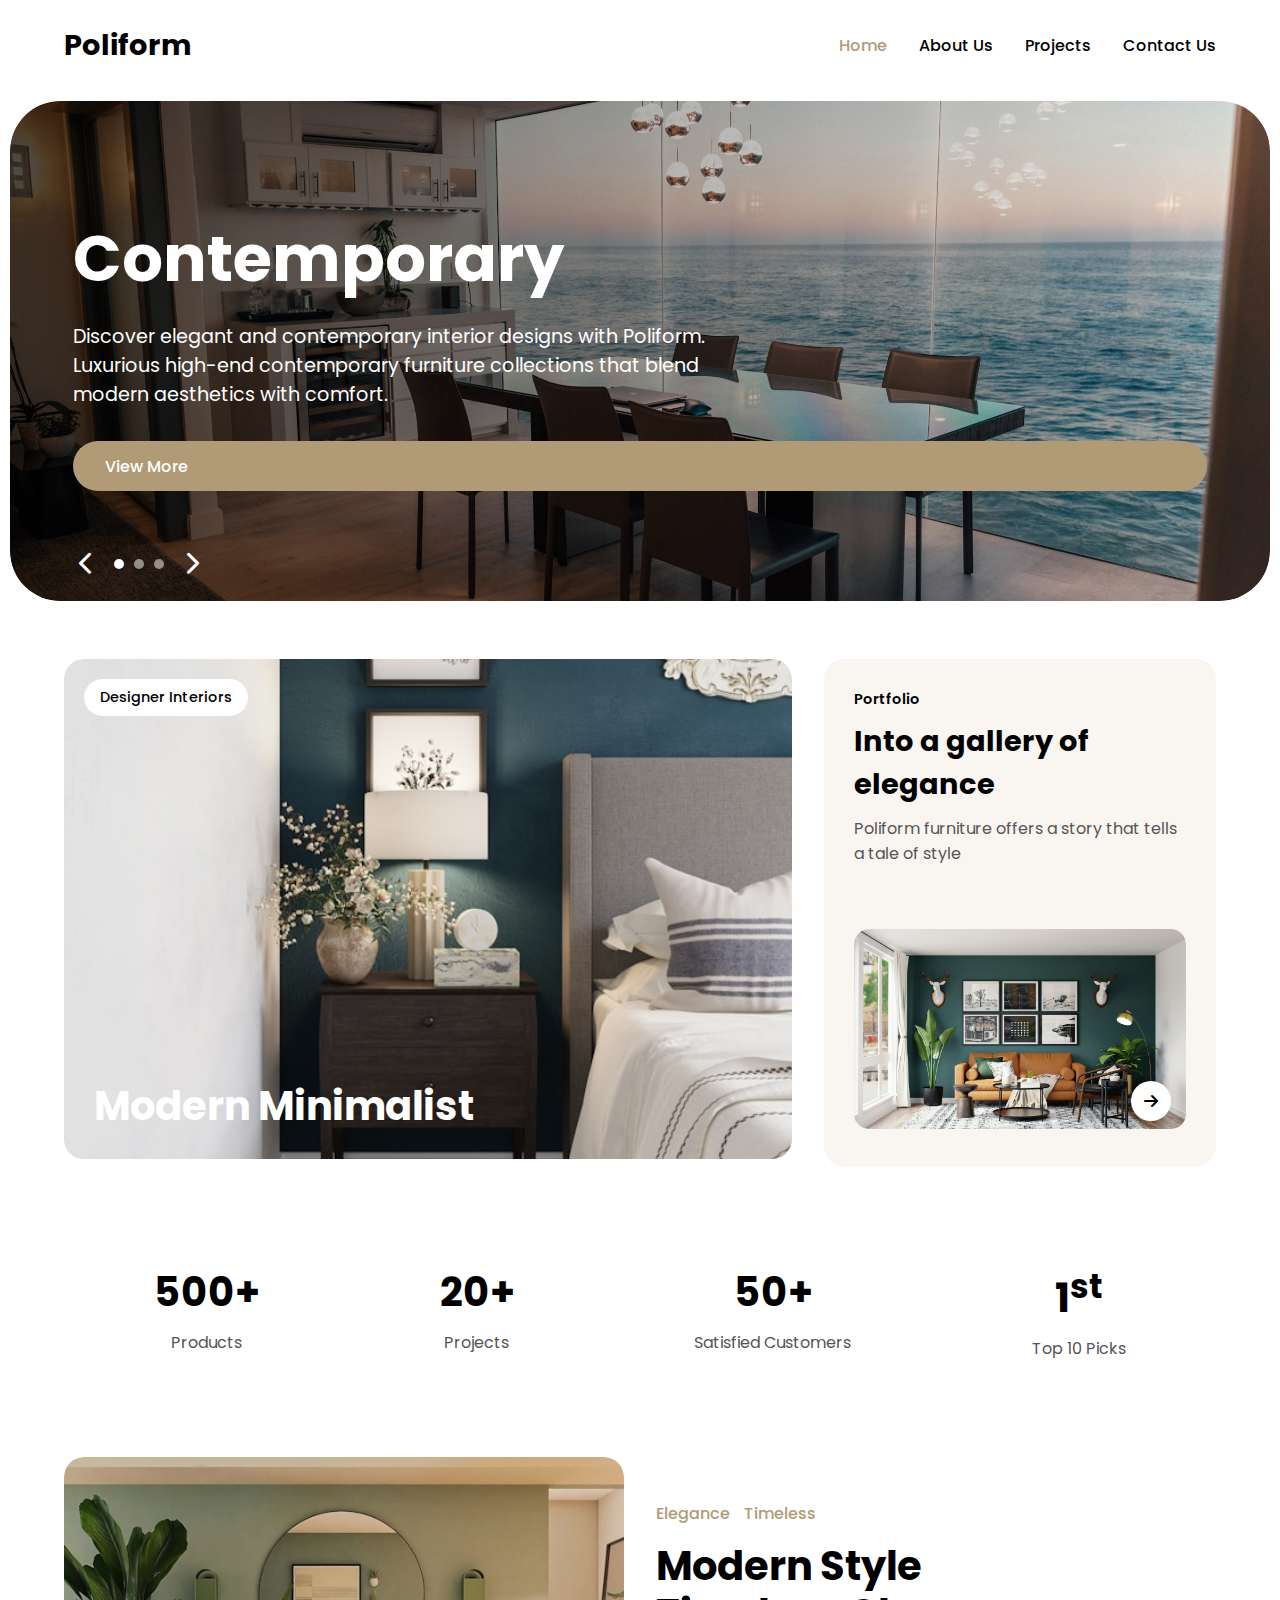
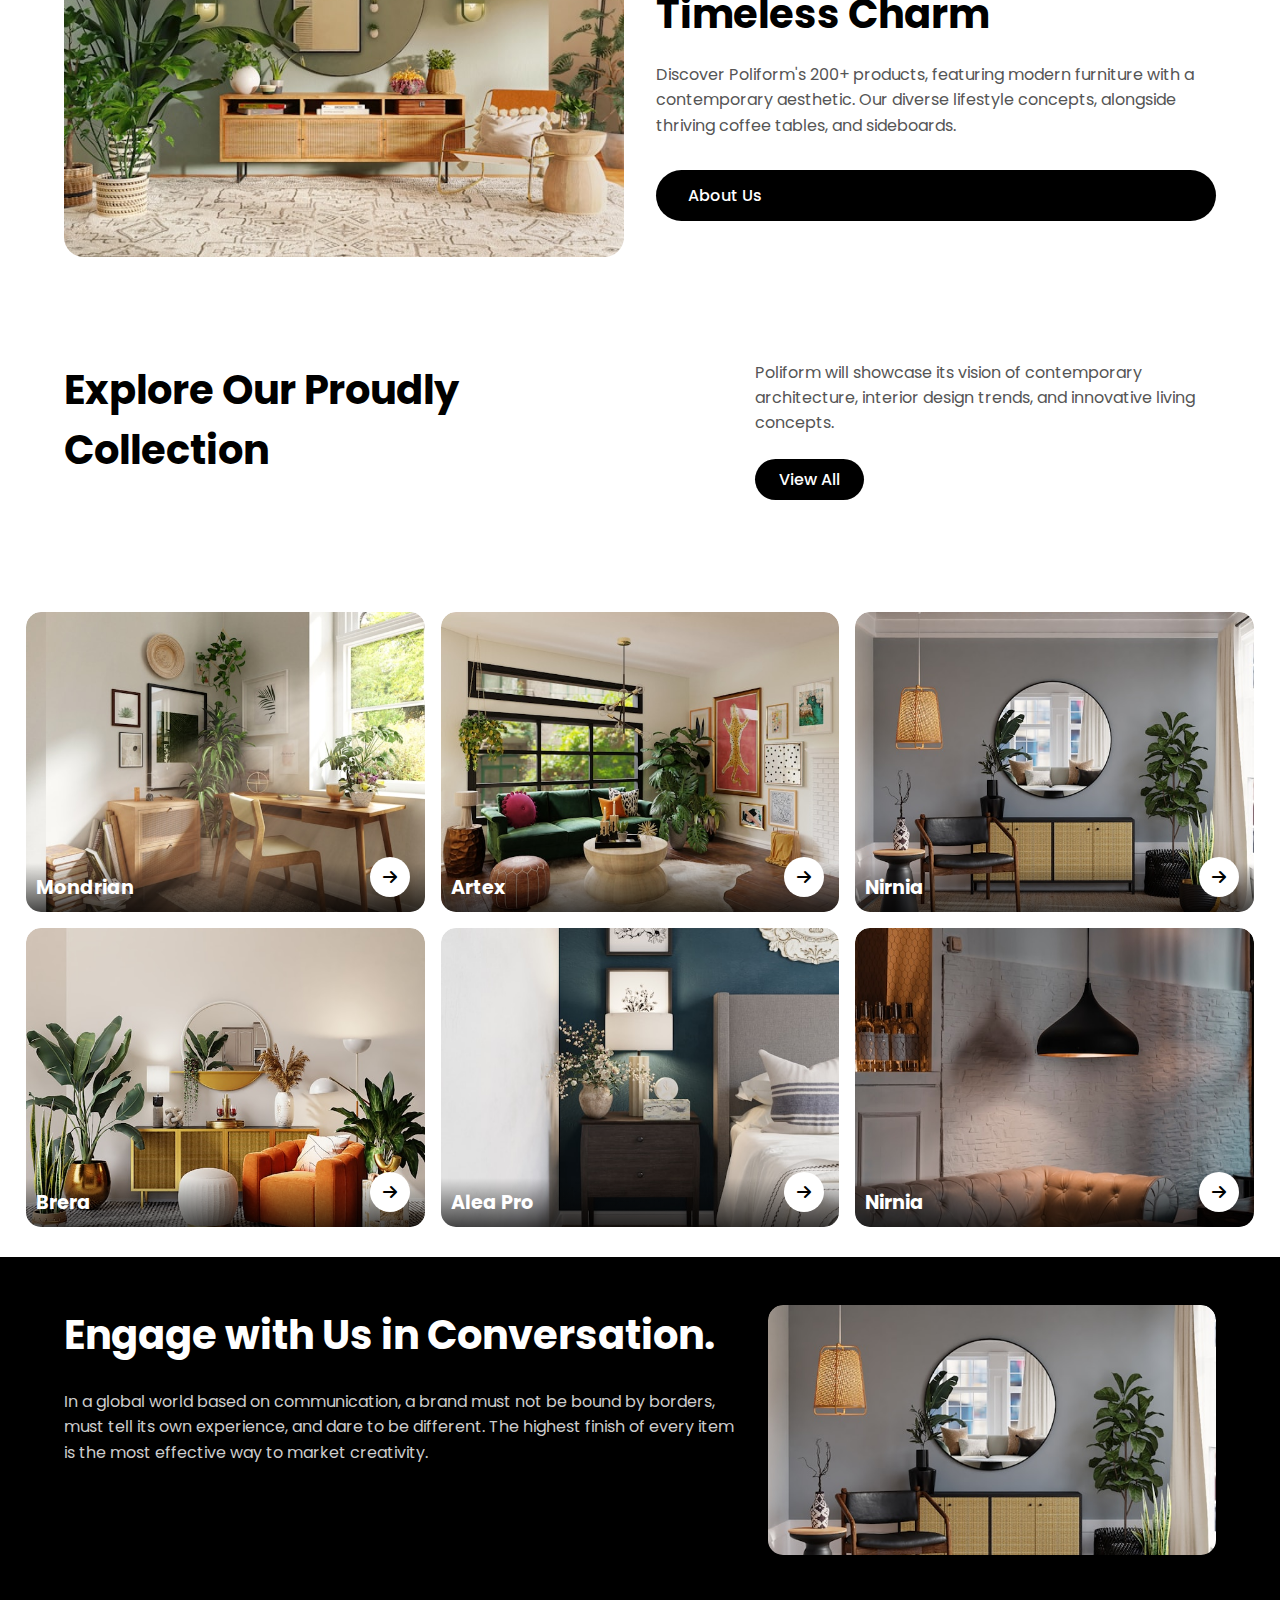
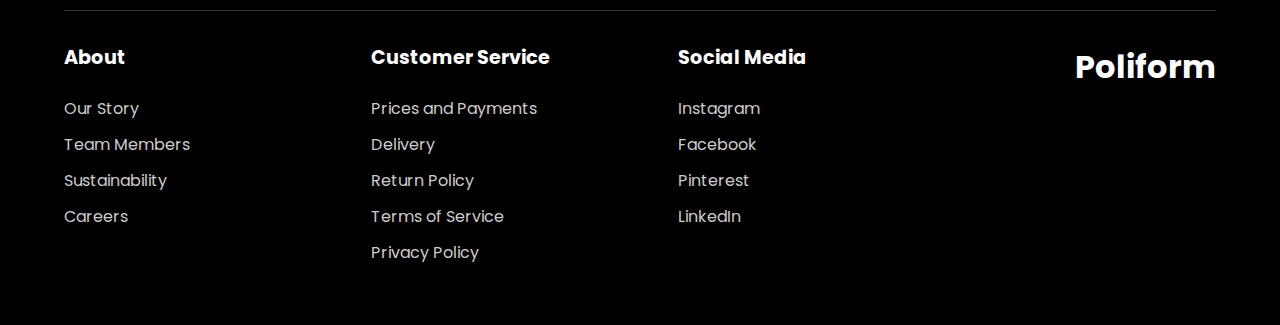
==== index.html @ 2af61d90 "initial commit" ====
<!DOCTYPE html>
<html lang="en">
  <head>
    <meta charset="UTF-8" />
    <meta name="viewport" content="width=device-width, initial-scale=1.0" />
    <title>Poliform - Modern Interior Design</title>
    <link rel="stylesheet" href="css/home.css" />
    <link rel="stylesheet" href="css/navbar.css" />
    <link
      rel="stylesheet"
      href="https://cdnjs.cloudflare.com/ajax/libs/font-awesome/6.0.0-beta3/css/all.min.css"
    />
    <link
      href="https://fonts.googleapis.com/css2?family=Poppins:wght@300;400;500;600;700&display=swap"
      rel="stylesheet"
    />
  </head>
  <body>
    <!-- Section 1: Navbar -->
    <header class="navbar">
      <div class="logo">
        <a href="index.html">Poliform</a>
      </div>
      <nav>
        <ul>
          <li><a href="index.html" class="active">Home</a></li>
          <li><a href="about.html">About Us</a></li>
          <li><a href="works.html">Projects</a></li>
          <li><a href="contact.html">Contact Us</a></li>
        </ul>
      </nav>
    </header>

    <!-- Section 2: Carousel -->
    <section class="carousel-container">
      <div class="carousel">
        <div class="carousel-item active">
          <div class="carousel-content">
            <h1>Contemporary</h1>
            <p>
              Discover elegant and contemporary interior designs with Poliform.
              Luxurious high-end contemporary furniture collections that blend
              modern aesthetics with comfort.
            </p>
            <a href="works.html" class="btn">View More</a>
          </div>
          <img src="images/1.jpg" alt="Contemporary Design" />
        </div>
        <div class="carousel-item">
          <div class="carousel-content">
            <h1>Luxurious</h1>
            <p>
              Experience the pinnacle of luxury with our meticulously crafted
              furniture pieces, designed for those who appreciate the finer
              things.
            </p>
            <a href="works.html" class="btn">View More</a>
          </div>
          <img src="images/4.jpg" alt="Luxurious Design" />
        </div>
        <div class="carousel-item">
          <div class="carousel-content">
            <h1>Innovative</h1>
            <p>
              Pushing the boundaries of interior design with innovative concepts
              that transform living spaces into works of art.
            </p>
            <a href="works.html" class="btn">View More</a>
          </div>
          <img src="images/7.jpg" alt="Innovative Design" />
        </div>
      </div>
      <div class="carousel-controls">
        <button class="carousel-prev">
          <i class="fas fa-chevron-left"></i>
        </button>
        <div class="carousel-dots">
          <span class="dot active" data-slide="0"></span>
          <span class="dot" data-slide="1"></span>
          <span class="dot" data-slide="2"></span>
        </div>
        <button class="carousel-next">
          <i class="fas fa-chevron-right"></i>
        </button>
      </div>
    </section>

    <!-- Section 3: Featured -->
    <section class="featured">
      <div class="featured-left">
        <span class="design-badge">Designer Interiors</span>
        <h2>Modern Minimalist</h2>
        <img
          src="images/12.jpg"
          alt="Modern Minimalist Interior"
        />
      </div>
      <div class="featured-right">
        <div class="gallery-card">
          <span class="portfolio">Portfolio</span>
          <h3>Into a gallery of elegance</h3>
          <p>Poliform furniture offers a story that tells a tale of style</p>
          <div class="gallery-image">
            <img src="images/7.jpg" alt="Gallery Preview" />
            <a href="works.html" class="round-btn"
              ><i class="fas fa-arrow-right"></i
            ></a>
          </div>
        </div>
      </div>
    </section>

    <!-- Section 4: Stats -->
    <section class="stats">
      <div class="stat-item">
        <h2>500+</h2>
        <p>Products</p>
      </div>
      <div class="stat-item">
        <h2>20+</h2>
        <p>Projects</p>
      </div>
      <div class="stat-item">
        <h2>50+</h2>
        <p>Satisfied Customers</p>
      </div>
      <div class="stat-item">
        <h2>1<sup>st</sup></h2>
        <p>Top 10 Picks</p>
      </div>
    </section>

    <!-- Section 5: About Preview -->
    <section class="about-preview">
      <div class="about-image">
        <img src="images/2.jpg" alt="Modern Interior" />
      </div>
      <div class="about-content">
        <div class="about-tags">
          <span>Elegance</span>
          <span>Timeless</span>
        </div>
        <h2>Modern Style<br />Timeless Charm</h2>
        <p>
          Discover Poliform's 200+ products, featuring modern furniture with a
          contemporary aesthetic. Our diverse lifestyle concepts, alongside
          thriving coffee tables, and sideboards.
        </p>
        <a href="about.html" class="btn dark-btn">About Us</a>
      </div>
    </section>

    <!-- Section 6: Works Preview -->
    <section class="works-preview">
      <div class="works-header">
        <h2>Explore Our Proudly Collection</h2>
        <div class="works-header-right">
          <p>
            Poliform will showcase its vision of contemporary architecture,
            interior design trends, and innovative living concepts.
          </p>
          <a href="works.html" class="btn view-all">View All</a>
        </div>
      </div>
    </section>

    <!-- Section 7: Project Gallery -->
    <section class="gallery-grid">
      <div class="gallery-item square">
        <img src="images/8.jpg" alt="Mondrian Collection" />
        <div class="gallery-caption">
          <h3>Mondrian</h3>
          <a href="works.html" class="round-btn"
            ><i class="fas fa-arrow-right"></i
          ></a>
        </div>
      </div>
      <div class="gallery-item portrait">
        <img src="images/9.jpg" alt="Artex Collection" />
        <div class="gallery-caption">
          <h3>Artex</h3>
          <a href="works.html" class="round-btn"
            ><i class="fas fa-arrow-right"></i
          ></a>
        </div>
      </div>
      <div class="gallery-item square">
        <img src="images/10.jpg" alt="Nirnia Collection" />
        <div class="gallery-caption">
          <h3>Nirnia</h3>
          <a href="works.html" class="round-btn"
            ><i class="fas fa-arrow-right"></i
          ></a>
        </div>
      </div>
      <div class="gallery-item portrait">
        <img src="images/11.jpg" alt="Brera Collection" />
        <div class="gallery-caption">
          <h3>Brera</h3>
          <a href="works.html" class="round-btn"
            ><i class="fas fa-arrow-right"></i
          ></a>
        </div>
      </div>
      <div class="gallery-item square">
        <img src="images/12.jpg" alt="Alea Pro Collection" />
        <div class="gallery-caption">
          <h3>Alea Pro</h3>
          <a href="works.html" class="round-btn"
            ><i class="fas fa-arrow-right"></i
          ></a>
        </div>
      </div>
      <div class="gallery-item portrait">
        <img src="images/5.jpg" alt="Nirnia Collection" />
        <div class="gallery-caption">
          <h3>Nirnia</h3>
          <a href="works.html" class="round-btn"
            ><i class="fas fa-arrow-right"></i
          ></a>
        </div>
      </div>
    </section>

    <!-- Section 8: Footer -->
    <footer>
      <div class="footer-top">
        <div class="footer-left">
          <h2>Engage with Us in Conversation.</h2>
          <p>
            In a global world based on communication, a brand must not be bound
            by borders, must tell its own experience, and dare to be different.
            The highest finish of every item is the most effective way to market
            creativity.
          </p>
        </div>
        <div class="footer-right">
          <img src="images/10.jpg" alt="Interior Design" />
        </div>
      </div>
      <div class="footer-links">
        <div class="footer-column">
          <h3>About</h3>
          <ul>
            <li><a href="about.html">Our Story</a></li>
            <li><a href="about.html">Team Members</a></li>
            <li><a href="about.html">Sustainability</a></li>
            <li><a href="about.html">Careers</a></li>
          </ul>
        </div>
        <div class="footer-column">
          <h3>Customer Service</h3>
          <ul>
            <li><a href="contact.html">Prices and Payments</a></li>
            <li><a href="contact.html">Delivery</a></li>
            <li><a href="contact.html">Return Policy</a></li>
            <li><a href="contact.html">Terms of Service</a></li>
            <li><a href="contact.html">Privacy Policy</a></li>
          </ul>
        </div>
        <div class="footer-column">
          <h3>Social Media</h3>
          <ul>
            <li><a href="#">Instagram</a></li>
            <li><a href="#">Facebook</a></li>
            <li><a href="#">Pinterest</a></li>
            <li><a href="#">LinkedIn</a></li>
          </ul>
        </div>
        <div class="footer-column logo-column">
          <a href="index.html" class="footer-logo">Poliform</a>
        </div>
      </div>
    </footer>

    <script src="js/script.js"></script>
  </body>
</html>
---- css/home.css ----
/* home.css - Styling for the home page */

/* Section 2: Carousel */
.carousel-container {
  padding: 10px;
  position: relative;
  margin-bottom: 3rem;
}

.carousel {
  width: 100%;
  height: 500px;
  position: relative;
  border-radius: 50px;
  overflow: hidden;
}

.carousel-item {
  width: 100%;
  height: 100%;
  position: absolute;
  display: none;
  border-radius: 50px;
}

.carousel-item.active {
  display: block;
}

.carousel-item img {
  width: 100%;
  height: 100%;
  object-fit: cover;
  border-radius: 50px;
}

.carousel-content {
  position: absolute;
  top: 0;
  left: 0;
  width: 100%;
  height: 100%;
  display: flex;
  flex-direction: column;
  justify-content: center;
  padding: 0 5%;
  background: linear-gradient(
    to right,
    rgba(0, 0, 0, 0.7) 0%,
    rgba(0, 0, 0, 0.3) 50%,
    rgba(0, 0, 0, 0) 100%
  );
  border-radius: 50px;
  color: #ffffff;
}

.carousel-content h1 {
  font-size: 4rem;
  font-weight: 700;
  margin-bottom: 1rem;
  font-family: "Poppins", sans-serif;
}

.carousel-content p {
  font-size: 1.2rem;
  max-width: 60%;
  margin-bottom: 2rem;
}

.btn {
  display: inline-block;
  padding: 0.8rem 2rem;
  background-color: #b19b76;
  color: #ffffff;
  text-decoration: none;
  border-radius: 30px;
  font-weight: 500;
  transition: all 0.3s ease;
}

.btn:hover {
  background-color: #000000;
}

.carousel-controls {
  position: absolute;
  bottom: 30px;
  left: 5%;
  display: flex;
  align-items: center;
}

.carousel-prev,
.carousel-next {
  background: none;
  border: none;
  color: #ffffff;
  font-size: 1.5rem;
  cursor: pointer;
  margin: 0 15px;
}

.carousel-dots {
  display: flex;
}

.dot {
  width: 10px;
  height: 10px;
  border-radius: 50%;
  background-color: rgba(255, 255, 255, 0.5);
  margin: 0 5px;
  cursor: pointer;
  transition: all 0.3s ease;
}

.dot.active {
  background-color: #ffffff;
}

/* Section 3: Featured */
.featured {
  display: flex;
  padding: 0 5%;
  margin-bottom: 3rem;
  gap: 2rem;
}

.featured-left {
  width: 65%;
  position: relative;
  border-radius: 20px;
  overflow: hidden;
}

.featured-left img {
  width: 100%;
  height: 500px;
  object-fit: cover;
  border-radius: 20px;
}

.design-badge {
  position: absolute;
  top: 20px;
  left: 20px;
  background-color: #ffffff;
  color: #000000;
  padding: 0.5rem 1rem;
  border-radius: 30px;
  font-size: 0.9rem;
  font-weight: 500;
}

.featured-left h2 {
  position: absolute;
  bottom: 30px;
  left: 30px;
  color: #ffffff;
  font-size: 2.5rem;
  font-weight: 700;
}

.featured-right {
  width: 35%;
  display: flex;
  flex-direction: column;
  justify-content: space-between;
}

.gallery-card {
  background-color: #f9f5f0;
  padding: 30px;
  border-radius: 20px;
  height: 100%;
  display: flex;
  flex-direction: column;
}

.portfolio {
  display: inline-block;
  margin-bottom: 10px;
  font-size: 0.9rem;
  font-weight: 600;
}

.gallery-card h3 {
  font-size: 1.8rem;
  margin-bottom: 10px;
}

.gallery-card p {
  margin-bottom: 20px;
  color: #555555;
}

.gallery-image {
  position: relative;
  border-radius: 15px;
  overflow: hidden;
  margin-top: auto;
}

.gallery-image img {
  width: 100%;
  height: 200px;
  object-fit: cover;
  border-radius: 15px;
}

.round-btn {
  position: absolute;
  bottom: 15px;
  right: 15px;
  width: 40px;
  height: 40px;
  background-color: #ffffff;
  color: #000000;
  border-radius: 50%;
  display: flex;
  justify-content: center;
  align-items: center;
  text-decoration: none;
  transition: all 0.3s ease;
}

.round-btn:hover {
  background-color: #b19b76;
  color: #ffffff;
}

/* Section 4: Stats */
.stats {
  display: flex;
  justify-content: space-around;
  padding: 3rem 5%;
  margin-bottom: 3rem;
}

.stat-item {
  text-align: center;
}

.stat-item h2 {
  font-size: 2.5rem;
  font-weight: 700;
  margin-bottom: 0.5rem;
}

.stat-item p {
  color: #555555;
}

/* Section 5: About Preview */
.about-preview {
  display: flex;
  padding: 0 5%;
  margin-bottom: 3rem;
  gap: 2rem;
}

.about-image {
  width: 50%;
  border-radius: 20px;
  overflow: hidden;
}

.about-image img {
  width: 100%;
  height: 400px;
  object-fit: cover;
  border-radius: 20px;
}

.about-content {
  width: 50%;
  display: flex;
  flex-direction: column;
  justify-content: center;
}

.about-tags {
  margin-bottom: 1rem;
}

.about-tags span {
  display: inline-block;
  margin-right: 10px;
  color: #b19b76;
  font-weight: 500;
}

.about-content h2 {
  font-size: 2.5rem;
  margin-bottom: 1.5rem;
  line-height: 1.2;
}

.about-content p {
  margin-bottom: 2rem;
  color: #555555;
  line-height: 1.6;
}

.dark-btn {
  background-color: #000000;
}

.dark-btn:hover {
  background-color: #b19b76;
}

/* Section 6: Works Preview */
.works-preview {
  padding: 3rem 5%;
  margin-bottom: 2rem;
}

.works-header {
  display: flex;
  justify-content: space-between;
  align-items: flex-start;
  margin-bottom: 2rem;
}

.works-header h2 {
  font-size: 2.5rem;
  max-width: 50%;
}

.works-header-right {
  max-width: 40%;
}

.works-header-right p {
  margin-bottom: 1.5rem;
  color: #555555;
}

.view-all {
  background-color: #000000;
  padding: 0.5rem 1.5rem;
}

.view-all:hover {
  background-color: #b19b76;
}

/* Section 7: Gallery Grid */
.gallery-grid {
  display: grid;
  grid-template-columns: repeat(3, 1fr); /* 3 equal columns */
  gap: 1rem; /* Space between images */
  width: 100vw; /* Full page width */
  padding: 0 2vw; /* Small padding on the sides */
  margin-bottom: 30px;
}

/* Set aspect ratio for all images */
.gallery-item {
  aspect-ratio: 4 / 3; /* Width:Height -> 4:3 */
  position: relative;
  overflow: hidden;
  border-radius: 15px;
}

.gallery-item img {
  width: 100%;
  height: 100%;
  object-fit: cover; /* Crop images to fit */
  border-radius: 15px;
}

/* Gallery Caption */
.gallery-caption {
  position: absolute;
  bottom: 0;
  left: 0;
  width: 100%;
  padding: 10px;
  background: linear-gradient(
    to top,
    rgba(0, 0, 0, 0.7) 0%,
    rgba(0, 0, 0, 0) 100%
  );
  color: #ffffff;
  display: flex;
  justify-content: space-between;
  align-items: center;
}

.gallery-caption h3 {
  font-size: 1.2rem;
}

/* Section 8: Footer */
footer {
  background-color: #000000;
  color: #ffffff;
  padding: 3rem 5%;
}

.footer-top {
  display: flex;
  margin-bottom: 3rem;
  gap: 2rem;
}

.footer-left {
  width: 60%;
}

.footer-left h2 {
  font-size: 2.5rem;
  margin-bottom: 1.5rem;
}

.footer-left p {
  line-height: 1.6;
  color: #cccccc;
}

.footer-right {
  width: 40%;
  border-radius: 15px;
  overflow: hidden;
}

.footer-right img {
  width: 100%;
  height: 250px;
  object-fit: cover;
  border-radius: 15px;
}

.footer-links {
  display: flex;
  justify-content: space-between;
  border-top: 1px solid #333333;
  padding-top: 2rem;
}

.footer-column {
  width: 20%;
}

.footer-column h3 {
  margin-bottom: 1.5rem;
  font-size: 1.2rem;
}

.footer-column ul {
  list-style: none;
}

.footer-column ul li {
  margin-bottom: 0.7rem;
}

.footer-column ul li a {
  color: #cccccc;
  text-decoration: none;
  transition: all 0.3s ease;
}

.footer-column ul li a:hover {
  color: #b19b76;
}

.logo-column {
  display: flex;
  justify-content: flex-end;
}

.footer-logo {
  font-size: 2rem;
  font-weight: 700;
  color: #ffffff;
  text-decoration: none;
}

/* Responsive Design */
@media (max-width: 1024px) {
  .carousel-content h1 {
    font-size: 3rem;
  }

  .carousel-content p {
    max-width: 70%;
  }

  .featured,
  .about-preview {
    flex-direction: column;
  }

  .featured-left,
  .featured-right,
  .about-image,
  .about-content {
    width: 100%;
  }

  .works-header {
    flex-direction: column;
  }

  .works-header h2,
  .works-header-right {
    max-width: 100%;
    margin-bottom: 1.5rem;
  }

  .gallery-grid {
    grid-template-columns: repeat(2, 1fr);
  }
}

@media (max-width: 768px) {
  .carousel-content h1 {
    font-size: 2.5rem;
  }

  .carousel-content p {
    max-width: 90%;
    font-size: 1rem;
  }

  .stats {
    flex-wrap: wrap;
  }

  .stat-item {
    width: 50%;
    margin-bottom: 2rem;
  }

  .footer-top {
    flex-direction: column;
  }

  .footer-left,
  .footer-right {
    width: 100%;
  }

  .footer-links {
    flex-wrap: wrap;
  }

  .footer-column {
    width: 50%;
    margin-bottom: 2rem;
  }

  .logo-column {
    width: 100%;
    justify-content: center;
  }
}

@media (max-width: 576px) {
  .gallery-grid {
    grid-template-columns: 1fr;
  }

  .stat-item {
    width: 100%;
  }

  .footer-column {
    width: 100%;
  }
}
---- css/navbar.css ----
/* navbar.css - Shared navigation styling for all pages */

* {
  margin: 0;
  padding: 0;
  box-sizing: border-box;
  font-family: "Poppins", sans-serif;
}

body {
  background-color: #ffffff;
  color: #000000;
}

.navbar {
  display: flex;
  justify-content: space-between;
  align-items: center;
  padding: 1.5rem 5%;
  background-color: #ffffff;
  position: sticky;
  top: 0;
  z-index: 1000;
}

.logo a {
  font-size: 1.8rem;
  font-weight: 700;
  color: #000000;
  text-decoration: none;
}

nav ul {
  display: flex;
  list-style: none;
}

nav ul li {
  margin-left: 2rem;
}

nav ul li a {
  color: #000000;
  text-decoration: none;
  font-size: 1rem;
  font-weight: 500;
  transition: all 0.3s ease;
}

nav ul li a:hover,
nav ul li a.active {
  color: #b19b76; /* Light brown color */
}

/* Responsive navigation */
@media (max-width: 768px) {
  .navbar {
    padding: 1rem 5%;
    flex-direction: column;
  }

  nav ul {
    margin-top: 1rem;
  }

  nav ul li {
    margin-left: 1rem;
    margin-right: 1rem;
  }
}
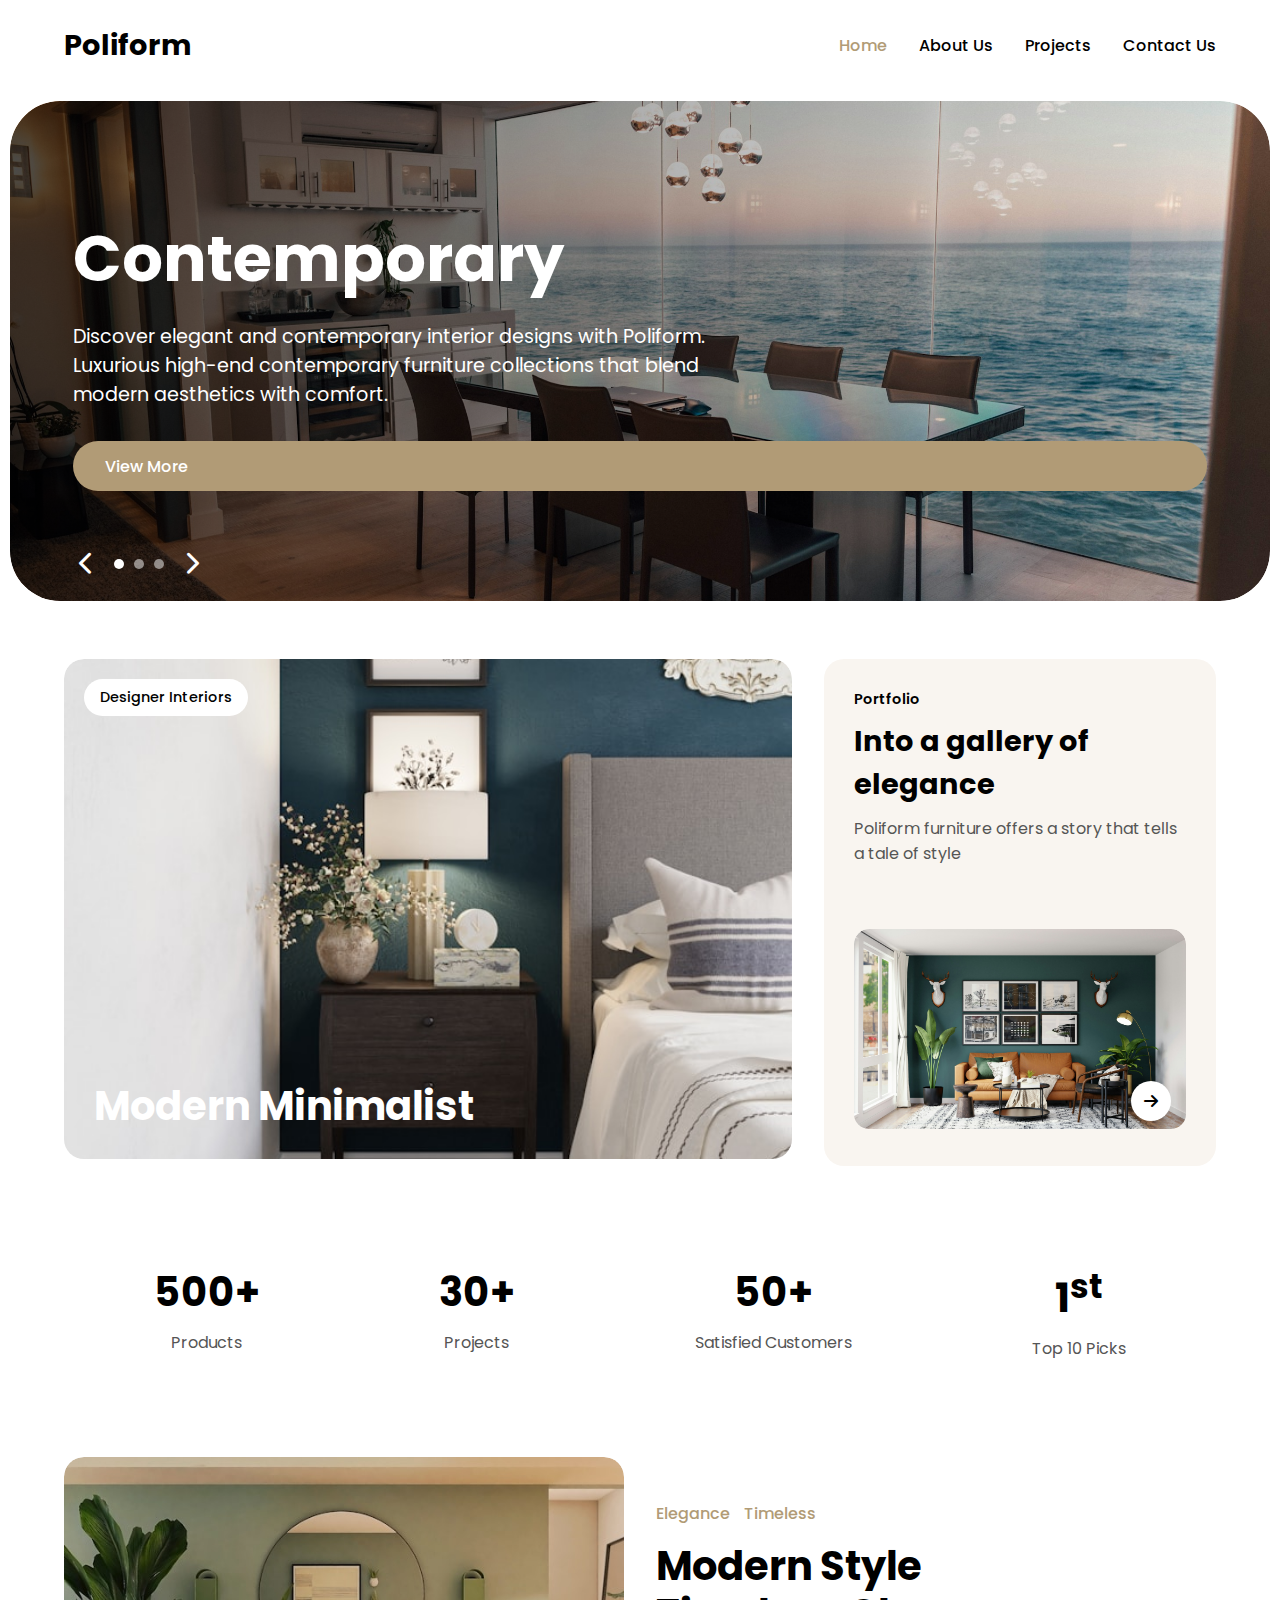
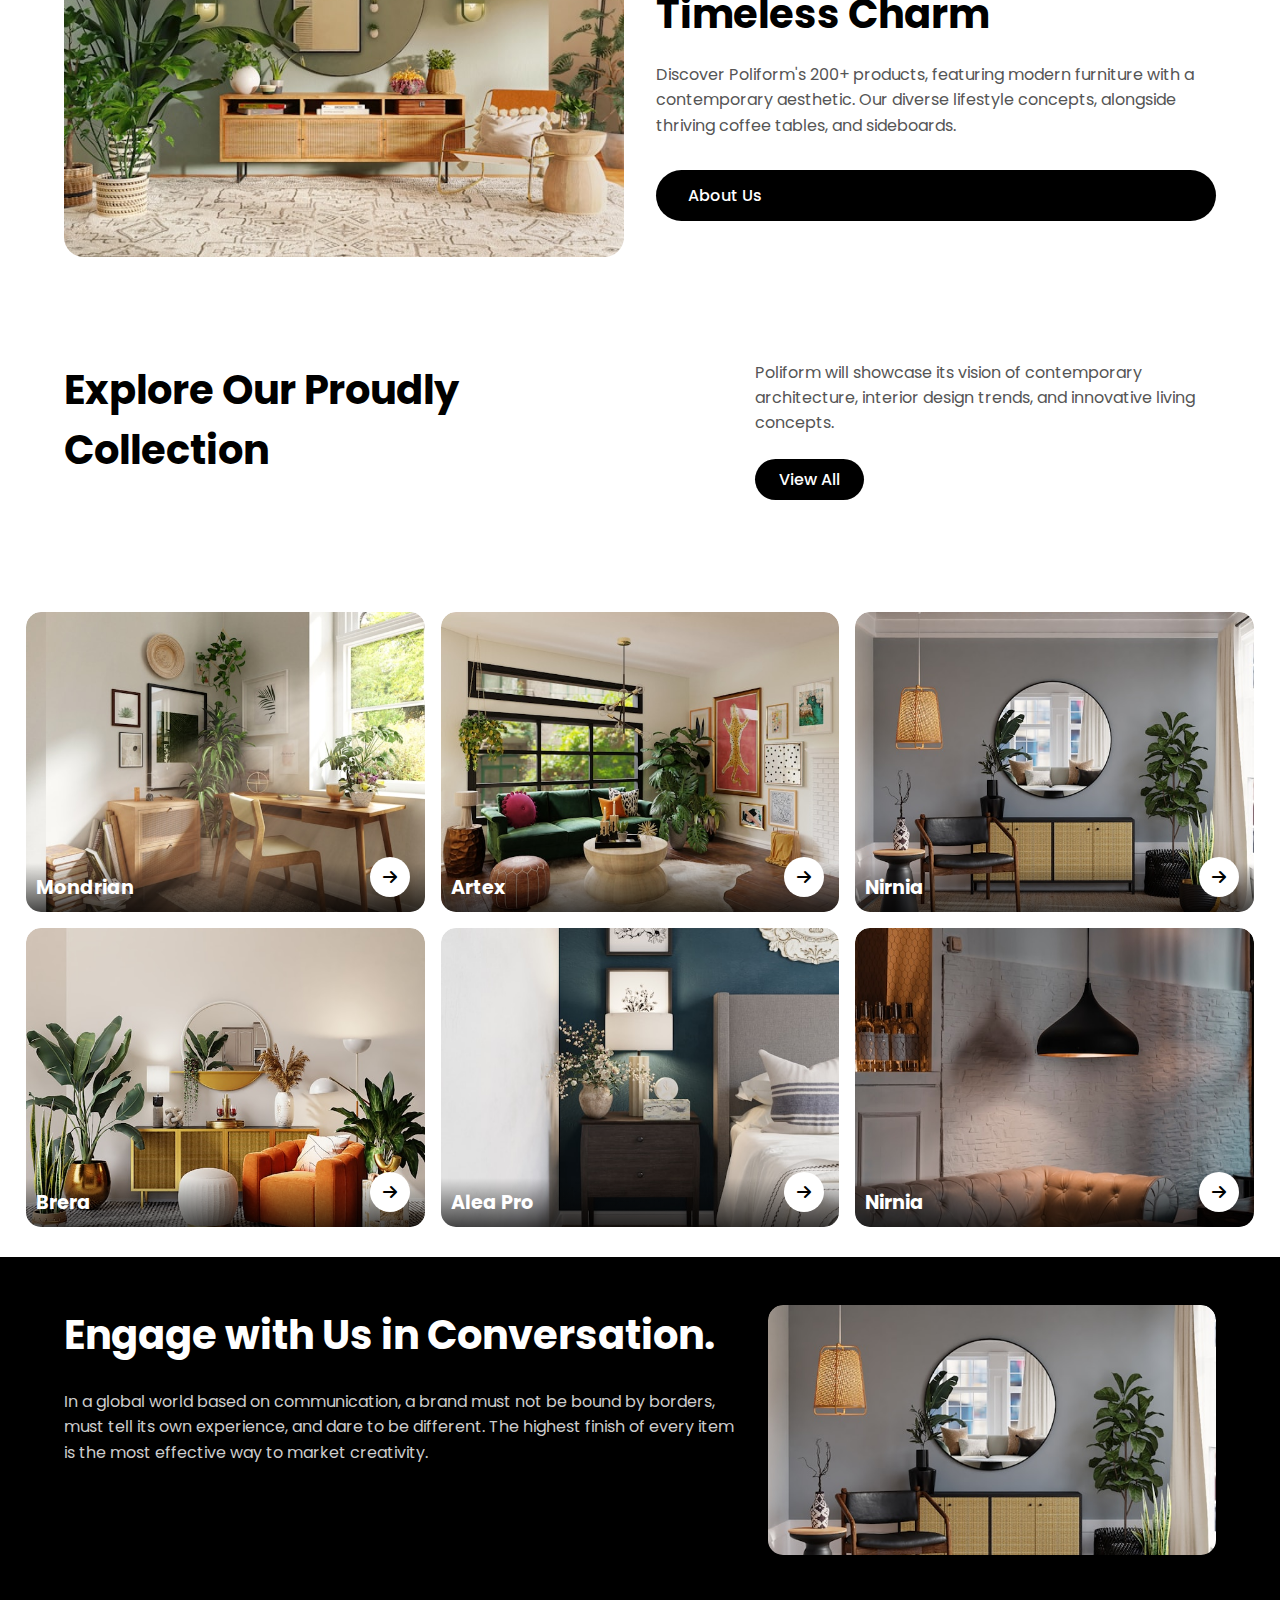
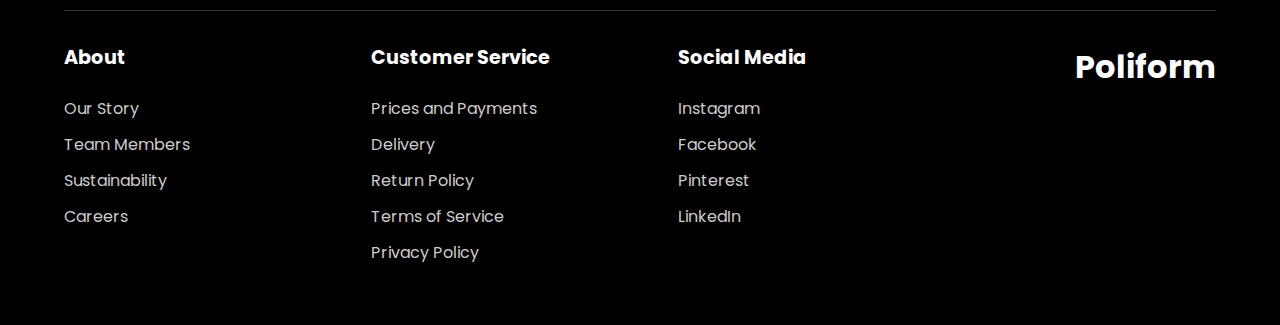
==== commit a47826ee: "changed projects number" ====
--- a/index.html
+++ b/index.html
@@ -117,7 +117,7 @@
         <p>Products</p>
       </div>
       <div class="stat-item">
-        <h2>20+</h2>
+        <h2>30+</h2>
         <p>Projects</p>
       </div>
       <div class="stat-item">
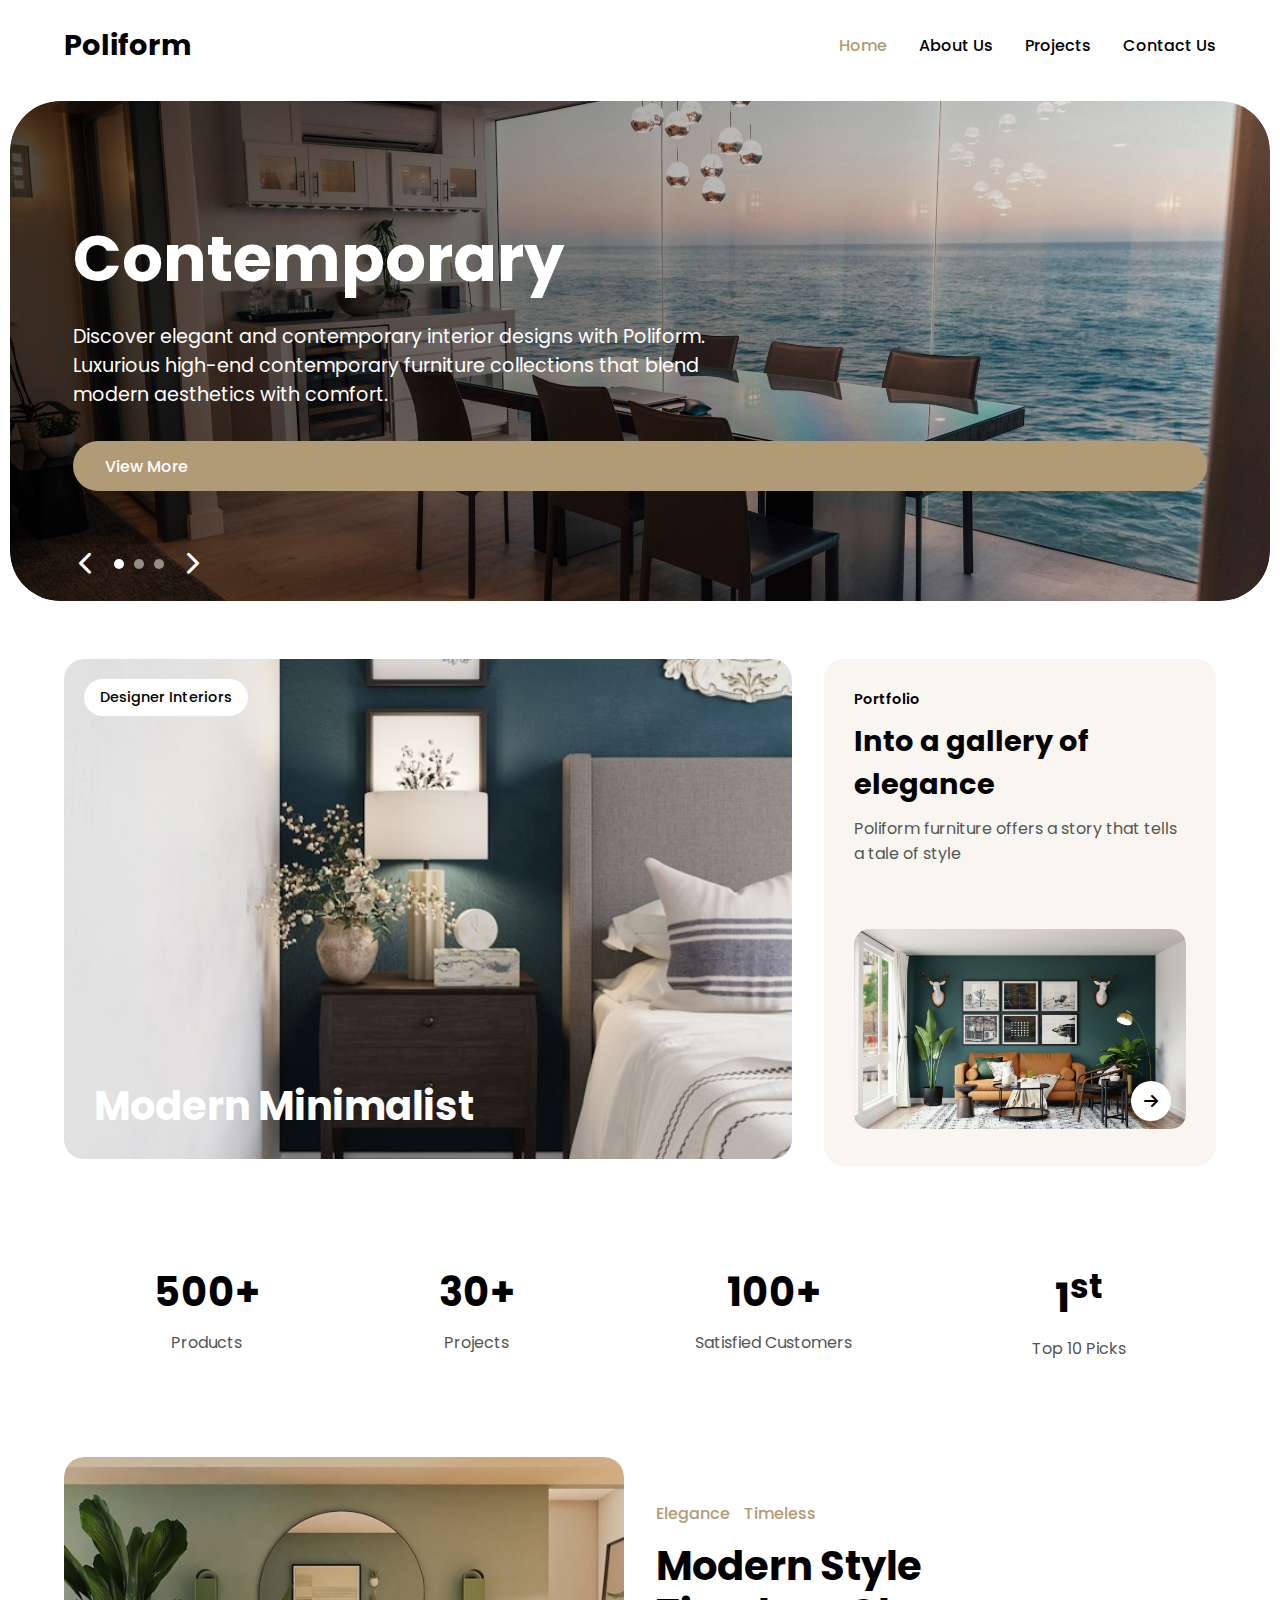
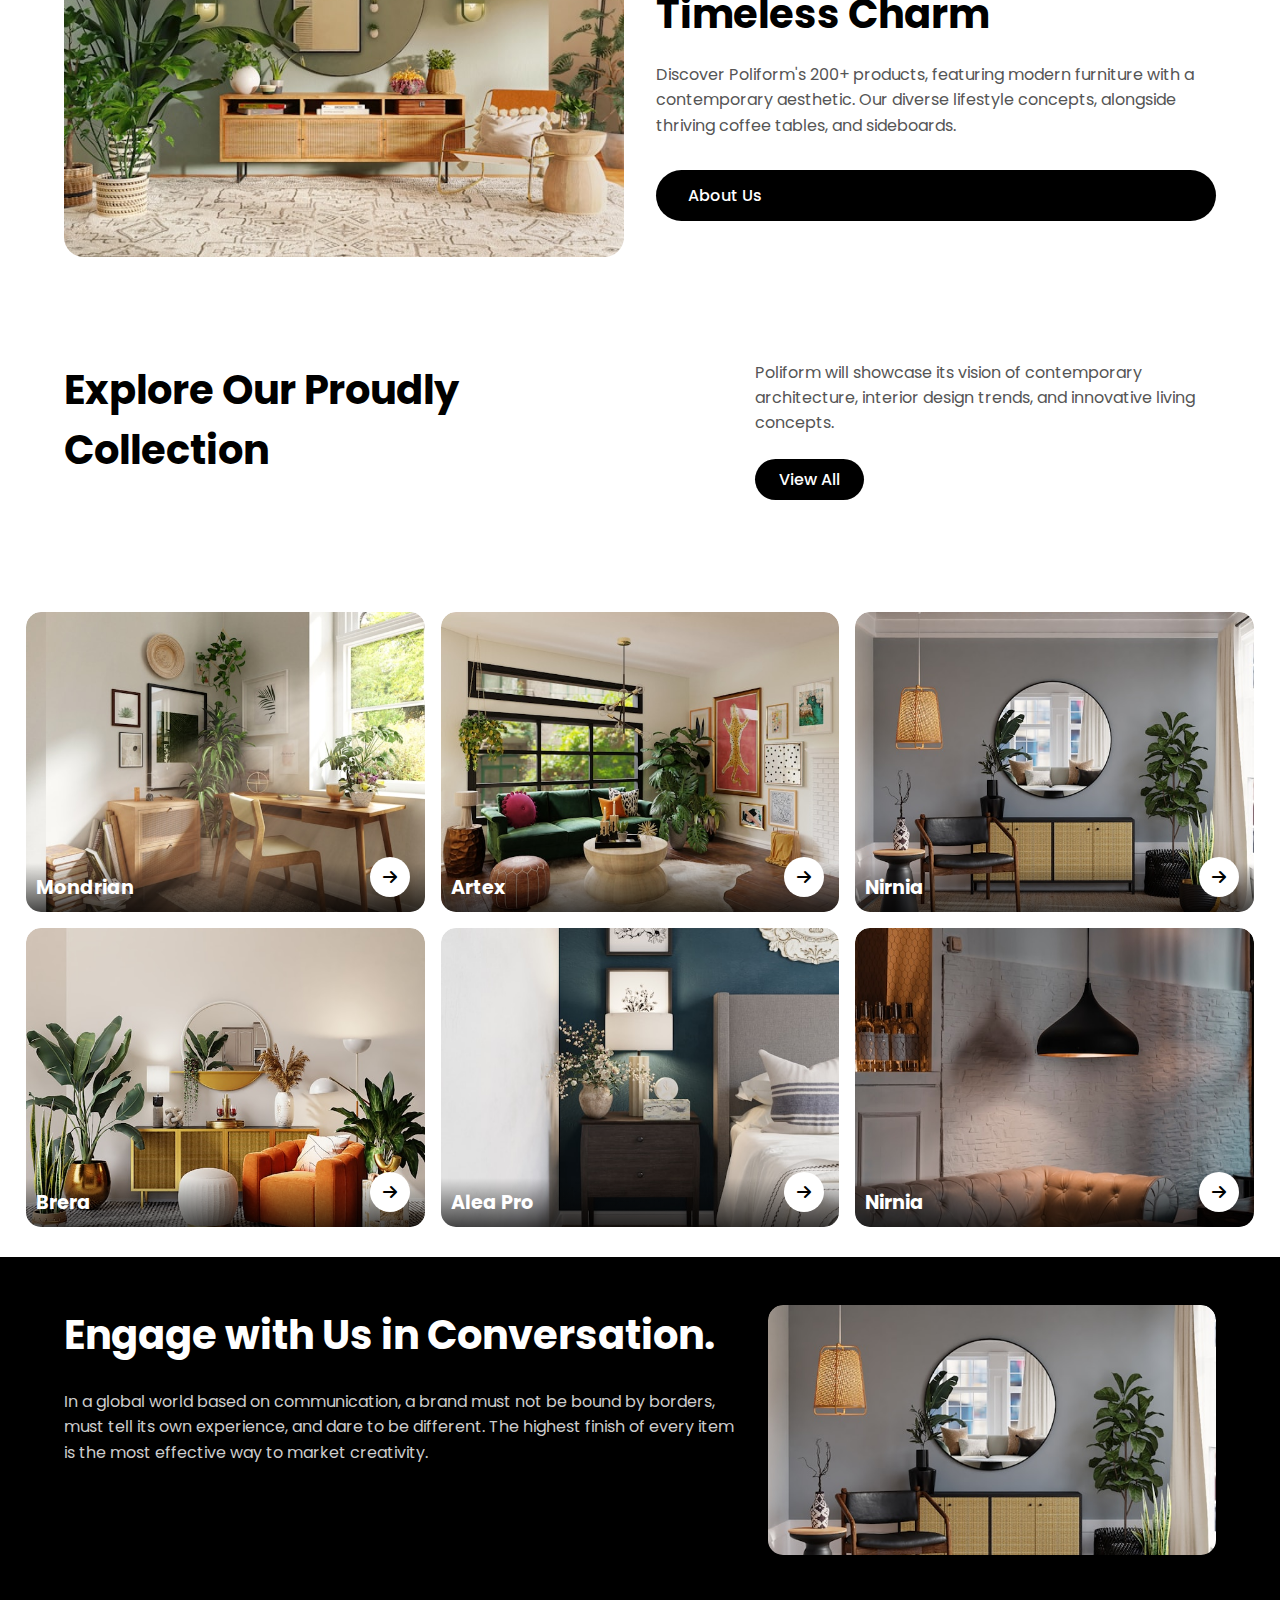
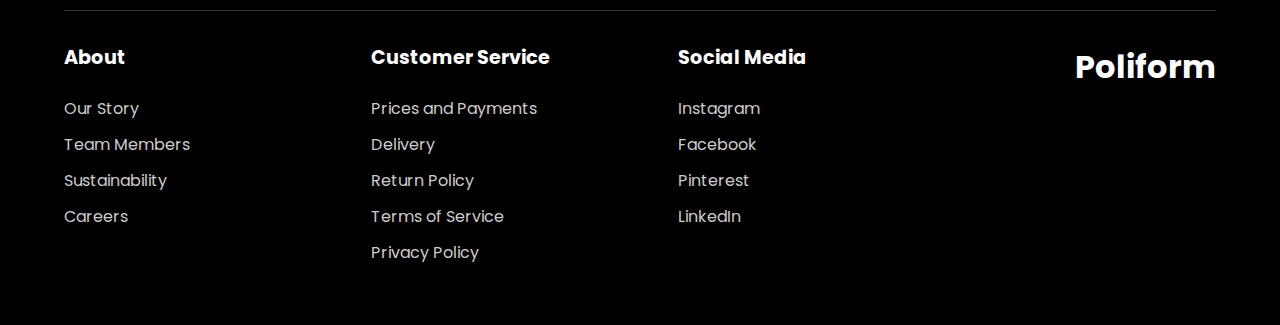
==== commit 7256d334: "satisfied customers updated" ====
--- a/index.html
+++ b/index.html
@@ -121,7 +121,7 @@
         <p>Projects</p>
       </div>
       <div class="stat-item">
-        <h2>50+</h2>
+        <h2>100+</h2>
         <p>Satisfied Customers</p>
       </div>
       <div class="stat-item">
